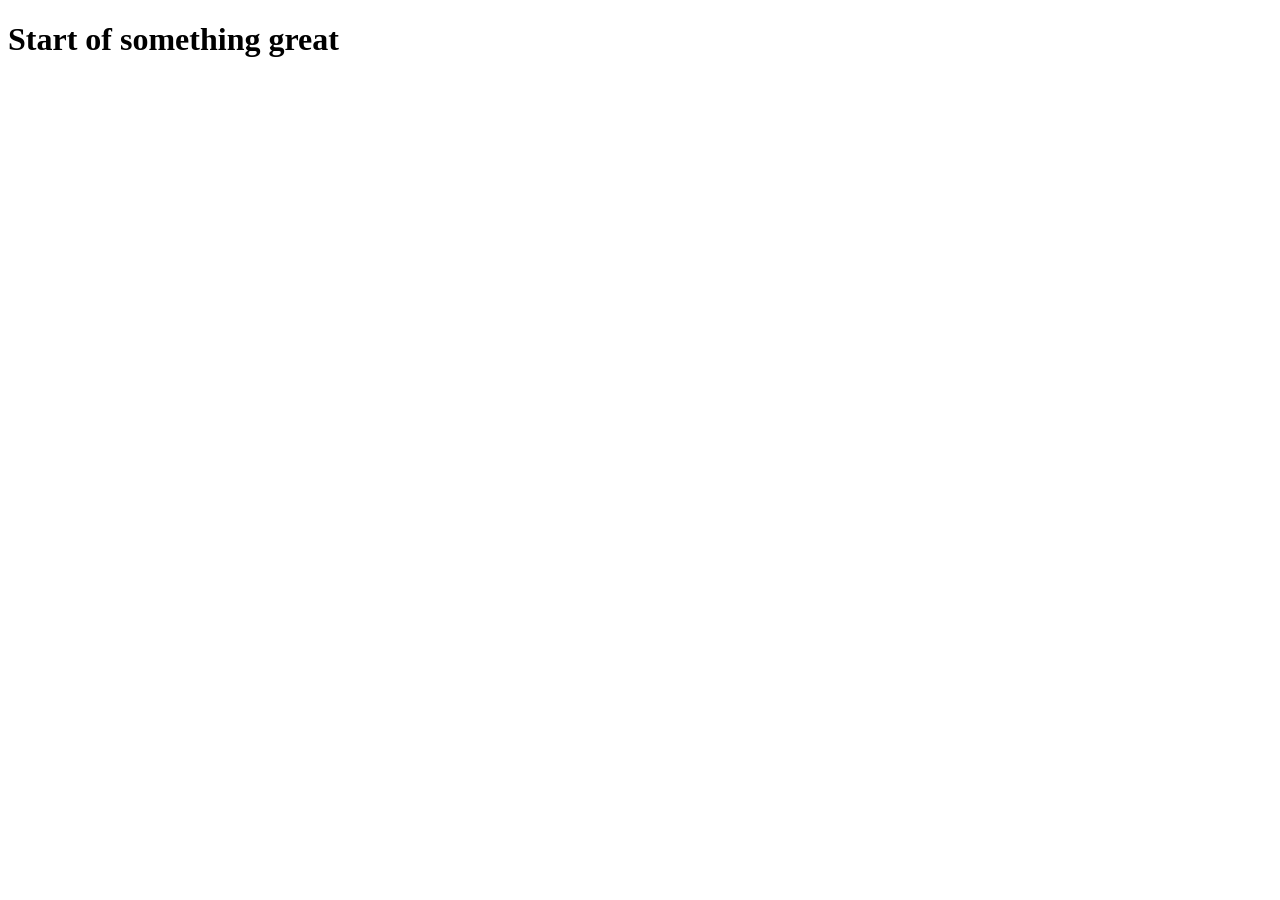
==== index.html @ 15665277 "initial file setup" ====
<!DOCTYPE html>
<html lang="en">
    <head>
        <meta charset="utf-8">
        <meta name="viewport" width="device-width" initial-scale="1">
        <meta name="description" content="Personal website showcasing Jude Gamba's portfolio">
    </head>
    <body>
        <h1>Start of something great</h1>
    </body>
</html>
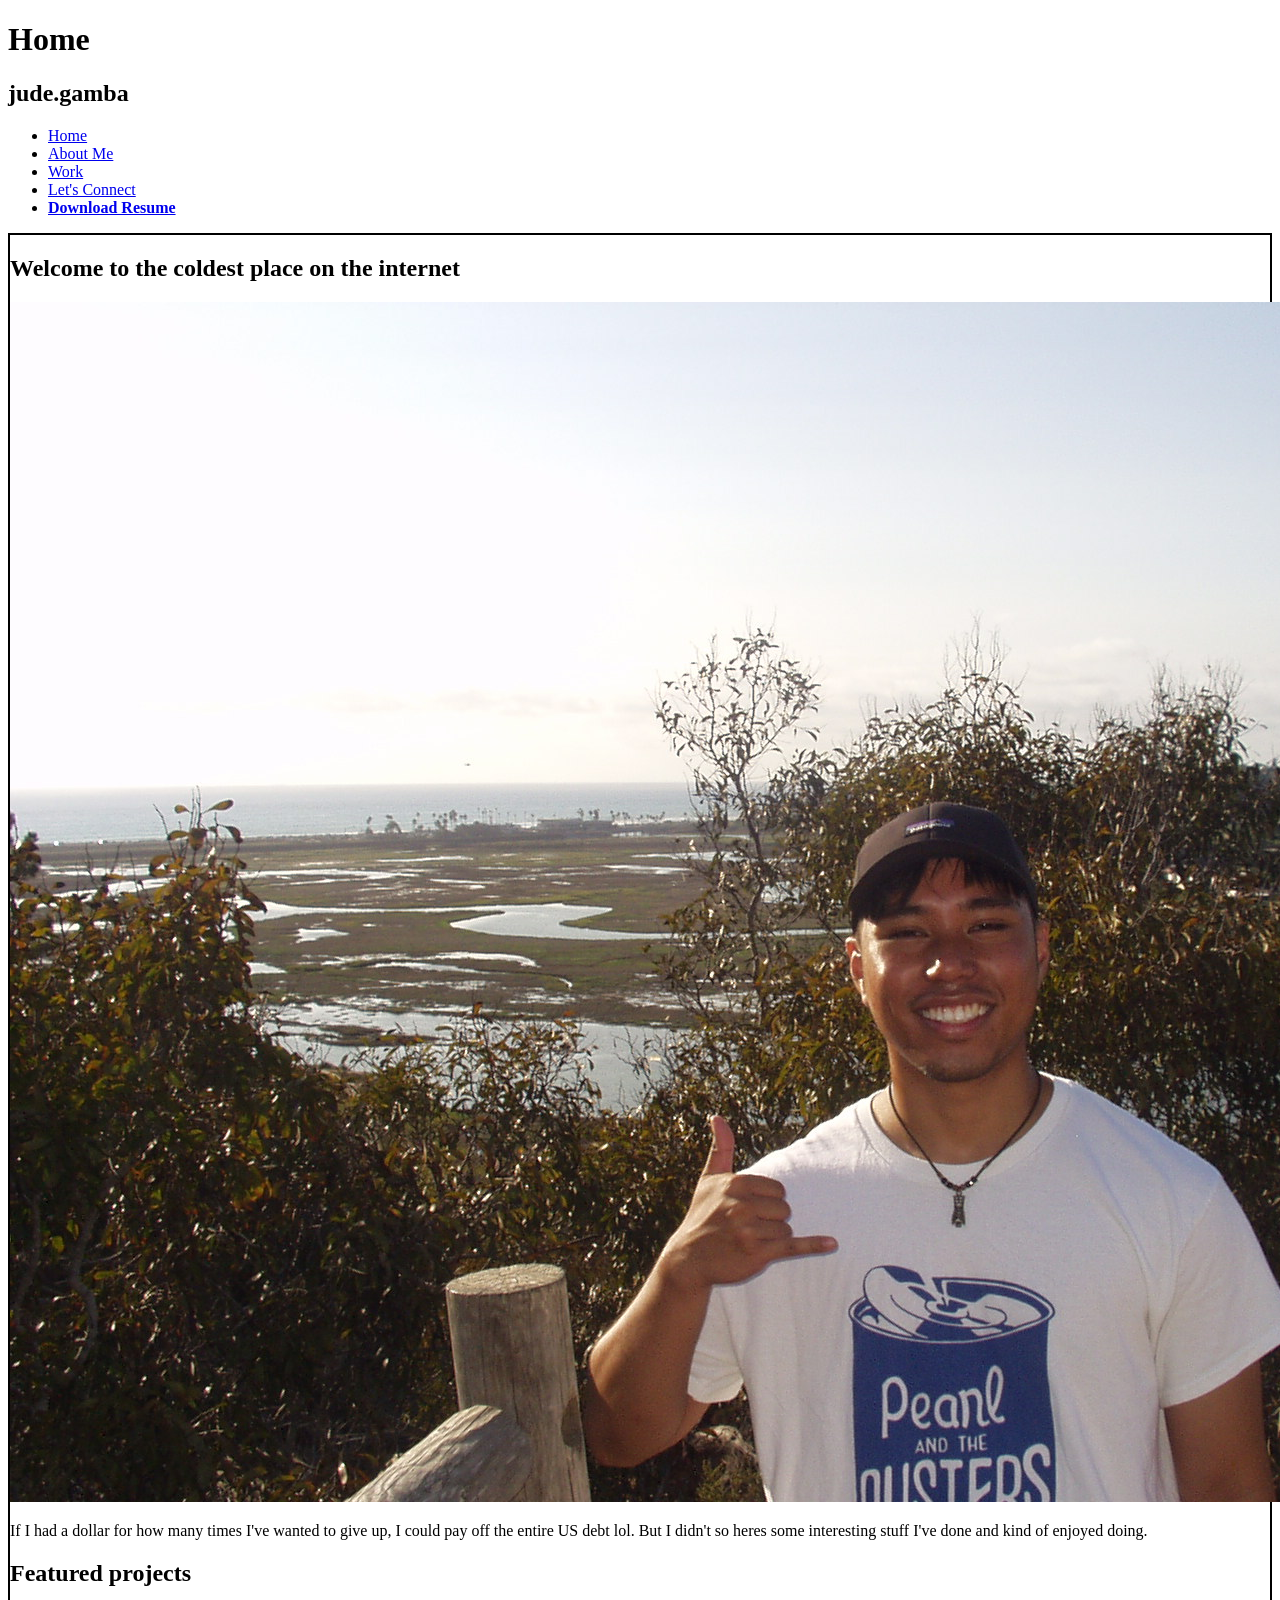
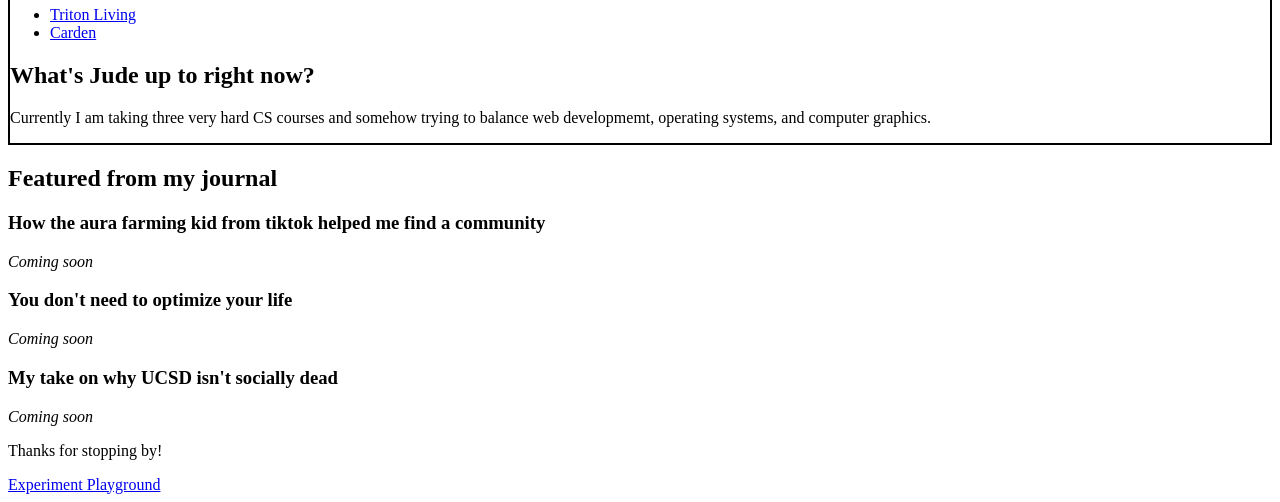
==== commit 5e86b286: "added index.html from portfolio website and all assets" ====
--- a/index.html
+++ b/index.html
@@ -3,9 +3,85 @@
     <head>
         <meta charset="utf-8">
         <meta name="viewport" width="device-width" initial-scale="1">
-        <meta name="description" content="Personal website showcasing Jude Gamba's portfolio">
+        <meta name="description"
+            content="Personal website showcasing Jude Gamba's portfolio">
+        <Title>Home Page</Title>
+        <link rel="icon" href="assets/favicon.svg" type="image/svg+xml">
+        <style>
+            main {
+                border: 2px solid black;
+            }
+        </style>
     </head>
     <body>
-        <h1>Start of something great</h1>
+        <header>
+            <h1>Home</h1>
+        </header>
+        <nav aria-label="Main navigation">
+            <h2><span class="first-name">jude</span>.<span class="last-name">gamba</span></h2>
+            <ul>
+                <li><a href="index.html" aria-current="page">Home</a></li>
+                <li><a href="about.html">About Me</a></li>
+                <li><a href="work.html">Work</a></li>
+                <li><a href="connect.html">Let's Connect</a></li>
+                <li>
+                    <a href="assets/jude-gamba-resume.pdf" download>
+                        <b>Download Resume</b>
+                    </a>
+                </li>
+            </ul>
+        </nav>
+        <main>
+            <section aria-labelledby="welcome-heading">
+                <h2 id="welcome-heading">Welcome to the coldest place on the internet</h2>
+                <img src="assets/images/home-page-photo.JPG" alt="Jude outdoors on a hike">
+                <p>
+                    If I had a dollar for how many times I've wanted to give up, I could pay
+                    off the entire US debt lol. But I didn't so heres some interesting stuff I've 
+                    done and kind of enjoyed doing.
+                </p>
+            </section>
+
+            <section aria-labelledby="featured-projects">
+                <h2 id="projects-heading">Featured projects</h2>
+                <ul>
+                    <li><a href="work.html#triton-living">Triton Living</a></li>
+                    <li><a href="work.html#carden">Carden</a></li>
+                </ul>
+            </section>
+
+            <section aria-labelledby="daily-update">
+                <h2 id="daily-update-heading">What's Jude up to right now?</h2>
+                <p>Currently I am taking three very hard CS courses and somehow trying to balance
+                    web developmemt, operating systems, and computer graphics.
+                </p>
+            </section>
+        </main>
+
+        <aside aria-labelledby="journal-heading">
+            <article>
+                <h2 id="journal-heading">Featured from my journal</h2>
+                <article>
+                    <h3>How the aura farming kid from tiktok helped me find a community</h3>
+                    <em>Coming soon</em>
+                </article>
+                <article>
+                    <h3>You don't need to optimize your life</h3>
+                    <em>Coming soon</em>
+                </article>
+                <article>
+                    <h3>My take on why UCSD isn't socially dead</h3>
+                    <em>Coming soon</em>
+                </article>
+            </article>
+        </aside>
+
+        <footer>
+            <p>Thanks for stopping by!</p>
+            <a href="experiments.html">Experiment Playground</a>
+        </footer>
     </body>
-</html>+</html>
+
+<!--you can use dashes (-) between words to create custom elements-->
+<!--<new-element></new-element>-->
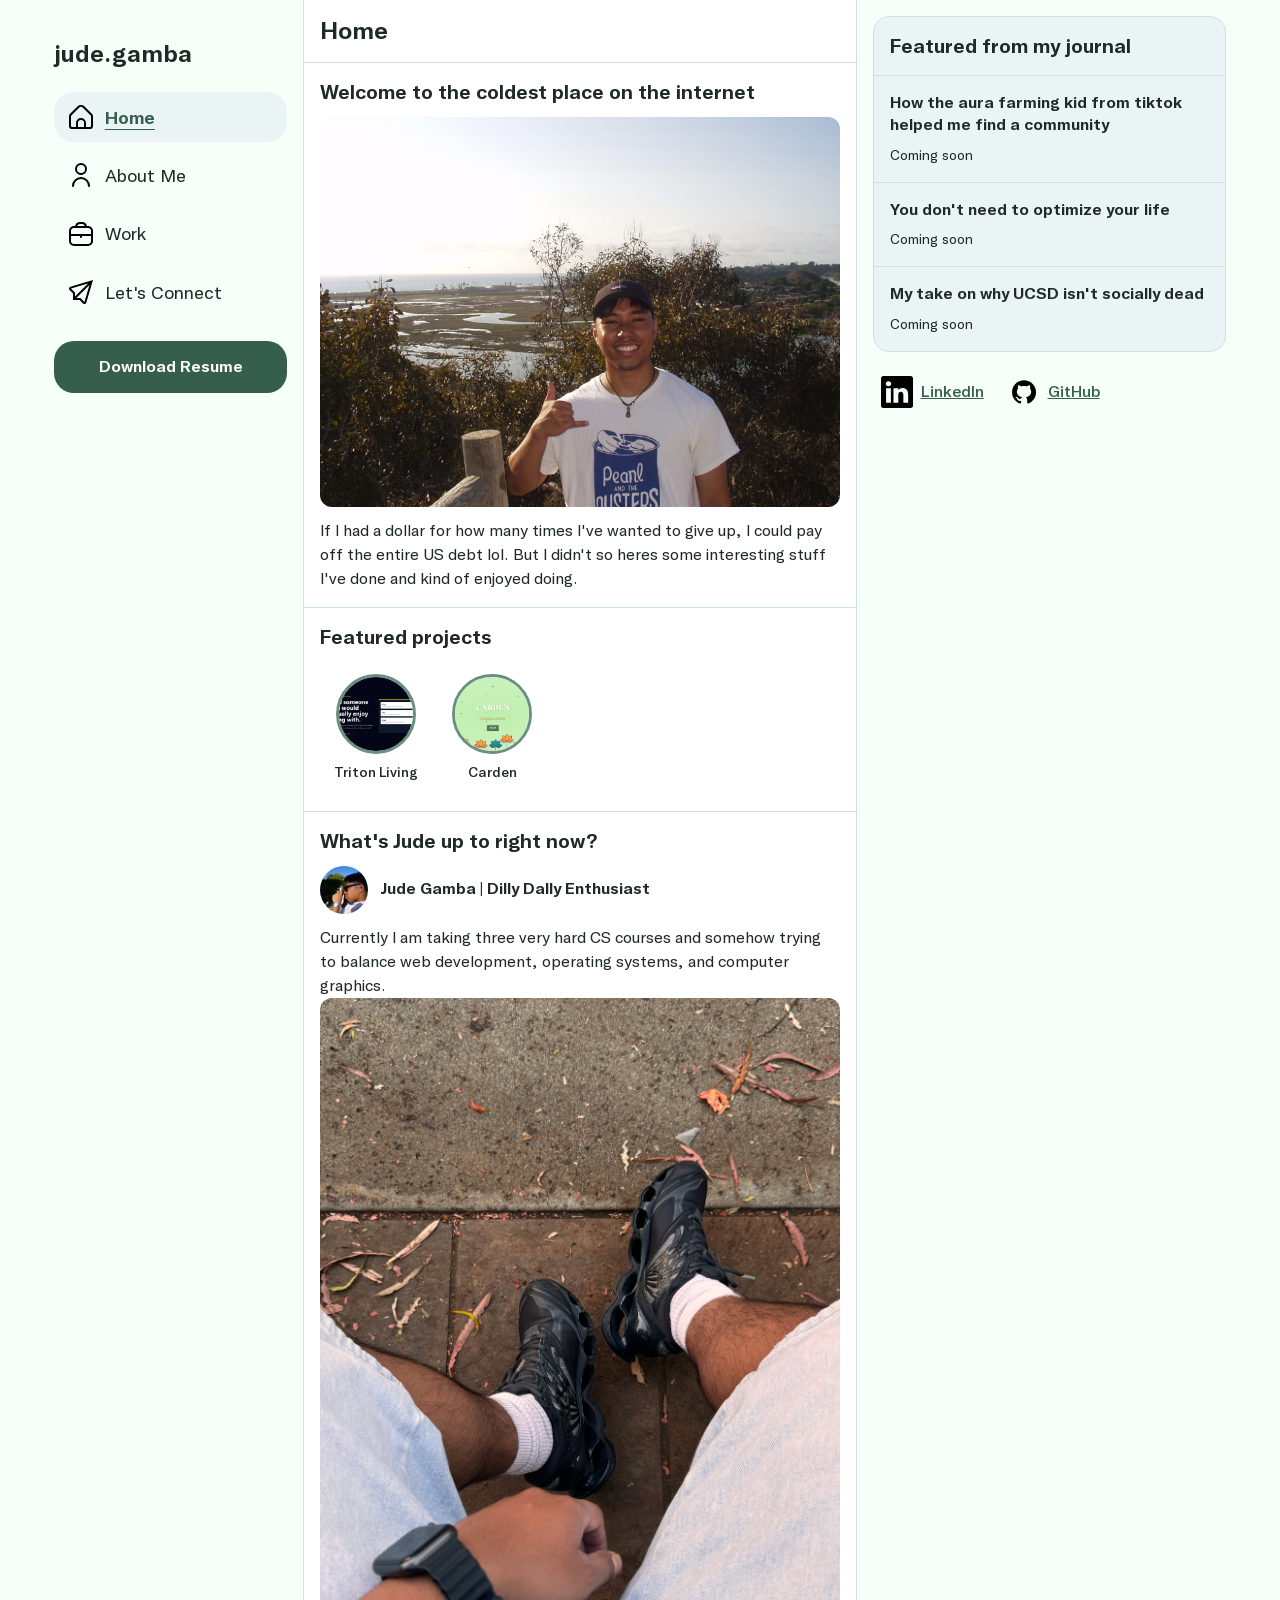
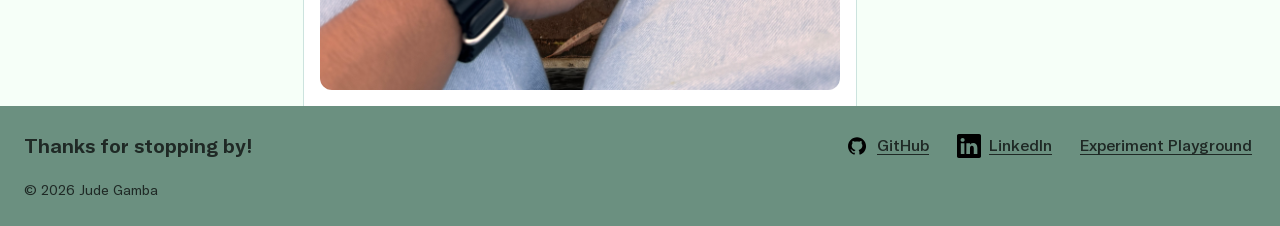
==== commit 36f28100: "finished adding css styles" ====
--- a/index.html
+++ b/index.html
@@ -2,31 +2,47 @@
 <html lang="en">
     <head>
         <meta charset="utf-8">
-        <meta name="viewport" width="device-width" initial-scale="1">
+        <meta name="viewport" content="width=device-width, initial-scale=1">
         <meta name="description"
             content="Personal website showcasing Jude Gamba's portfolio">
         <Title>Home Page</Title>
         <link rel="icon" href="assets/favicon.svg" type="image/svg+xml">
-        <style>
-            main {
-                border: 2px solid black;
-            }
-        </style>
+        <link rel="stylesheet" href="stylesheet.css">
     </head>
-    <body>
+    <body class="home-page">
         <header>
             <h1>Home</h1>
         </header>
         <nav aria-label="Main navigation">
             <h2><span class="first-name">jude</span>.<span class="last-name">gamba</span></h2>
             <ul>
-                <li><a href="index.html" aria-current="page">Home</a></li>
-                <li><a href="about.html">About Me</a></li>
-                <li><a href="work.html">Work</a></li>
-                <li><a href="connect.html">Let's Connect</a></li>
-                <li>
-                    <a href="assets/jude-gamba-resume.pdf" download>
-                        <b>Download Resume</b>
+                <li>
+                    <a href="index.html" aria-current="page">
+                        <img src="assets/icons/home.svg" alt="" width="24" height="24">
+                        <span>Home</span>
+                    </a>
+                </li>
+                <li>
+                    <a href="about.html">
+                        <img src="assets/icons/user.svg" alt="" width="24" height="24">
+                        <span>About Me</span>
+                    </a>
+                </li>
+                <li>
+                    <a href="work.html">
+                        <img src="assets/icons/briefcase.svg" alt="" width="24" height="24">
+                        <span>Work</span>
+                    </a>
+                </li>
+                <li>
+                    <a href="connect.html">
+                        <img src="assets/icons/paper-plane.svg" alt="" width="24" height="24">
+                        <span>Let's Connect</span>
+                    </a>
+                </li>
+                <li class="nav-resume-item">
+                    <a href="assets/jude-gamba-resume.pdf" download class="resume-link">
+                        Download Resume
                     </a>
                 </li>
             </ul>
@@ -42,44 +58,157 @@
                 </p>
             </section>
 
-            <section aria-labelledby="featured-projects">
+            <section aria-labelledby="projects-heading">
                 <h2 id="projects-heading">Featured projects</h2>
-                <ul>
-                    <li><a href="work.html#triton-living">Triton Living</a></li>
-                    <li><a href="work.html#carden">Carden</a></li>
+                <ul class="project-stories">
+                    <li>
+                        <a href="work.html#triton-living">
+                            <img
+                                src="assets/images/projects/triton-living.png"
+                                alt=""
+                                width="80"
+                                height="80">
+                            <span>Triton Living</span>
+                        </a>
+                    </li>
+                    <li>
+                        <a href="work.html#carden">
+                            <img
+                                src="assets/images/projects/carden.png"
+                                alt=""
+                                width="80"
+                                height="80">
+                            <span>Carden</span>
+                        </a>
+                    </li>
                 </ul>
             </section>
 
-            <section aria-labelledby="daily-update">
+            <section aria-labelledby="daily-update-heading">
                 <h2 id="daily-update-heading">What's Jude up to right now?</h2>
-                <p>Currently I am taking three very hard CS courses and somehow trying to balance
-                    web developmemt, operating systems, and computer graphics.
-                </p>
+
+                <article class="feed-post" aria-labelledby="update-author">
+                    <header class="post-author">
+                        <img
+                            src="assets/images/about-photo.JPG"
+                            alt=""
+                            width="48"
+                            height="48">
+                        <h3 id="update-author">Jude Gamba | Dilly Dally Enthusiast</h3>
+                    </header>
+
+                    <p>
+                        Currently I am taking three very hard CS courses and somehow
+                        trying to balance web development, operating systems,
+                        and computer graphics.
+                    </p>
+                    <img
+                        class="post-photo"
+                        src="assets/images/current.jpeg"
+                        alt="Person sitting down with black shoes and jean shorts"
+                        loading="lazy">
+                </article>
             </section>
         </main>
 
         <aside aria-labelledby="journal-heading">
-            <article>
+            <section class="journal-panel desktop-journal">
                 <h2 id="journal-heading">Featured from my journal</h2>
+
                 <article>
                     <h3>How the aura farming kid from tiktok helped me find a community</h3>
-                    <em>Coming soon</em>
-                </article>
+                    <p>Coming soon</p>
+                </article>
+
                 <article>
                     <h3>You don't need to optimize your life</h3>
-                    <em>Coming soon</em>
-                </article>
+                    <p>Coming soon</p>
+                </article>
+
                 <article>
                     <h3>My take on why UCSD isn't socially dead</h3>
-                    <em>Coming soon</em>
-                </article>
-            </article>
+                    <p>Coming soon</p>
+                </article>
+            </section>
+            <details class="journal-panel mobile-journal">
+                <summary>Featured from my journal</summary>
+
+                <article>
+                    <h3>How the aura farming kid from tiktok helped me find a community</h3>
+                    <p>Coming soon</p>
+                </article>
+
+                <article>
+                    <h3>You don't need to optimize your life</h3>
+                    <p>Coming soon</p>
+                </article>
+
+                <article>
+                    <h3>My take on why UCSD isn't socially dead</h3>
+                    <p>Coming soon</p>
+                </article>
+            </details>
+
+            <ul class="social-links" aria-label="Social profiles">
+                <li>
+                    <a class="social-link" href="https://www.linkedin.com/in/jude-raphael-gamba">
+                        <img src="assets/icons/linkedin.svg"
+                            alt="" width="24" height="24">
+                        <span>LinkedIn</span>
+                    </a>
+                </li>
+                <li>
+                    <a class="social-link" href="https://github.com/JudeRgamba">
+                        <img src="assets/icons/GitHub_Invertocat_Black_Clearspace.svg"
+                            alt="" width="24" height="24">
+                        <span>GitHub</span>
+                    </a>
+                </li>
+            </ul>
         </aside>
 
-        <footer>
-            <p>Thanks for stopping by!</p>
-            <a href="experiments.html">Experiment Playground</a>
+        <footer class="site-footer">
+            <div class="footer-content">
+                <p class="footer-message">Thanks for stopping by!</p>
+
+                <nav class="footer-links" aria-label="Footer navigation">
+                    <a href="https://github.com/JudeRgamba">
+                        <img
+                            src="assets/icons/GitHub_Invertocat_Black_Clearspace.svg"
+                            alt=""
+                            width="24"
+                            height="24">
+                        <span>GitHub</span>
+                    </a>
+
+                    <a href="https://www.linkedin.com/in/jude-raphael-gamba">
+                        <img
+                            src="assets/icons/linkedin.svg"
+                            alt=""
+                            width="24"
+                            height="24">
+                        <span>LinkedIn</span>
+                    </a>
+
+                    <a href="experiments.html">Experiment Playground</a>
+                </nav>
+            </div>
+
+            <p class="footer-copyright">
+                <small>© 2026 Jude Gamba</small>
+            </p>
         </footer>
+        <a
+            class="floating-resume"
+            href="assets/jude-gamba-resume.pdf"
+            download
+            aria-label="Download resume">
+            <img
+                src="assets/icons/download.svg"
+                alt=""
+                width="24"
+                height="24">
+        </a>
     </body>
 </html>
 
--- a/stylesheet.css
+++ b/stylesheet.css
@@ -0,0 +1,1183 @@
+/* Jude Gamba */
+/* https://github.com/JudeRgamba/CSE134B-Hw3 */
+
+@font-face {
+    font-family: 'Twitter Chirp';
+    src: url('assets/fonts/Chirp-Heavy.woff2') format('woff2');
+    font-weight: 900;
+    font-style: normal;
+    font-display: swap;
+}
+
+@font-face {
+    font-family: 'Twitter Chirp';
+    src: url('assets/fonts/Chirp-Bold.woff2') format('woff2');
+    font-weight: bold;
+    font-style: normal;
+    font-display: swap;
+}
+
+@font-face {
+    font-family: 'Twitter Chirp';
+    src: url('assets/fonts/Chirp-Regular.woff2') format('woff2');
+    font-weight: normal;
+    font-style: normal;
+    font-display: swap;
+}
+
+@font-face {
+    font-family: 'Twitter Chirp';
+    src: url('assets/fonts/Chirp-Medium.woff2') format('woff2');
+    font-weight: 500;
+    font-style: normal;
+    font-display: swap;
+}
+
+/* Color Palette*/
+:root {
+    --jungle-teal: #6b9080ff;
+    --muted-teal: #a4c3b2ff;
+    --frozen-water: #cce3deff;
+    --azure-mist: #eaf4f4ff;
+    --mint-cream: #f6fff8ff; 
+
+    --feed-background: #ffffff;
+    --text-color: #1f2925;
+    --font-body: "Twitter Chirp", Arial, sans-serif;
+    --spacing: 1rem;
+    --accent-text: #365e4d;
+}
+
+body {
+    margin: 0;
+    background-color: var(--mint-cream);
+    color: var(--text-color);
+    font-family: var(--font-body);
+    font-size: 1rem;
+    line-height: 1.5;
+}
+
+main {
+    background-color: var(--feed-background);
+    border-inline: 1px solid var(--frozen-water);
+    padding: var(--spacing);
+}
+
+/* Include padding and borders within declared element widths. */
+*,
+*::before,
+*::after {
+    box-sizing: border-box;
+}
+
+/* Desktop: navigation, center feed, and journal sidebar. */
+@media (min-width: 75rem) {
+    body {
+        display: grid;
+        grid-template-columns:
+            minmax(0, 1fr)
+            minmax(0, min(20.68vw, 24.75rem))
+            minmax(0, min(43.24vw, 51.75rem))
+            minmax(0, min(30.08vw, 36rem))
+            minmax(0, 1fr);
+        grid-template-rows: auto 1fr auto;
+
+        width: 100%;
+        max-width: none;
+        margin: 0;
+
+        align-items: start;
+        min-height: 100vh;
+    }
+
+    /* Child selectors place the page's main regions in the grid. */
+    body > header {
+        grid-column: 3;
+        grid-row: 1;
+        padding: var(--spacing);
+        background-color: var(--feed-background);
+        border-inline: 1px solid var(--frozen-water);
+    }
+
+    body > main {
+        grid-column: 3;
+        grid-row: 2;
+        min-width: 0;
+        align-self: stretch;
+    }
+
+    body > nav {
+        grid-column: 2;
+        grid-row: 1 / 3;
+    }
+
+    body > aside {
+        grid-column: 4;
+        grid-row: 1 / 3;
+    }
+
+    body > nav,
+    body > aside {
+        position: sticky;
+        top: 0;
+        max-height: 100vh;
+        overflow-y: auto;
+        padding: var(--spacing);
+    }
+
+    body > footer {
+        grid-column: 2;
+        grid-row: 3;
+        padding: var(--spacing);
+        background-color: var(--feed-background);
+        border-inline: 1px solid var(--frozen-water);
+    }
+}
+
+/* Navigation Bar Styling */
+@media (min-width: 75rem) {
+    /* Child combinator: style the main navigation's list. */
+    body > nav > ul {
+        display: flex;
+        flex-direction: column;
+        gap: 0.5rem;
+        list-style: none;
+        margin: 0;
+        padding: 0;
+    }
+
+    /* Descendant combinator: align icons and text within navigation links. */
+    body > nav a {
+        display: flex;
+        align-items: center;
+        gap: 0.75rem;
+        padding: 0.65em 0.8em;
+        border-radius: 20px;
+        color: var(--text-color);
+        font-size: 1.125rem;
+        text-decoration: none;
+    }
+
+    body > nav a img {
+        width: 1.5rem;
+        height: 1.5rem;
+        flex-shrink: 0;
+    }
+
+    body > nav a:hover {
+        background-color: var(--frozen-water);
+        text-decoration: underline;
+        text-underline-offset: 0.25em;
+    }
+
+    /* Attribute selector: identify the current page's navigation link. */
+    body > nav a[aria-current="page"] {
+        background-color: var(--azure-mist);
+        color: var(--accent-text);
+        font-weight: 700;
+        text-decoration: underline;
+        text-underline-offset: 0.25em;
+    }
+
+    body > nav .resume-link {
+        justify-content: center;
+        margin-top: var(--spacing);
+        padding: 0.85em 1em;
+        background-color: var(--accent-text);
+        color: var(--feed-background);
+        font-size: 1rem;
+        font-weight: 700;
+    }
+
+    body > nav .resume-link:hover {
+        background-color: var(--text-color);
+    }
+}
+
+/* Keep keyboard focus visible at every screen width. */
+a:focus-visible,
+button:focus-visible,
+input:focus-visible,
+textarea:focus-visible,
+select:focus-visible {
+    outline: 3px solid var(--accent-text);
+    outline-offset: 3px;
+}
+
+/* Stick Header for top of page */
+@media (min-width: 75rem) {
+    body > header {
+        position: sticky;
+        top: 0;
+        z-index: 10;
+        border-bottom: 1px solid var(--frozen-water);
+    }
+
+    body > header > h1 {
+        margin: 0;
+        font-size: 1.5rem;
+        line-height: 1.25;
+    }
+}
+
+/* Main Feed Styling */
+.home-page > main {
+    padding: 0;
+}
+
+/* Child combinator: give each Home feed section its own spacing. */
+.home-page > main > section {
+    padding: var(--spacing);
+}
+
+/* Adjacent sibling combinator: separate consecutive feed sections. */
+.home-page > main > section + section {
+    border-top: 1px solid var(--frozen-water);
+}
+
+.home-page > main > section > h2 {
+    margin: 0 0 0.75rem;
+    font-size: 1.25rem;
+    line-height: 1.3;
+}
+
+.home-page > main p {
+    margin: 0.75rem 0 0;
+}
+
+/* Descendant selector: keep Home photos within their available width. */
+.home-page main img {
+    display: block;
+    max-width: 100%;
+    height: auto;
+    border-radius: 0.75rem;
+}
+
+/* Child combinator: arrange featured projects in one scrollable row. */
+.home-page .project-stories {
+    display: flex;
+    gap: 1.25rem;
+    overflow-x: auto;
+    list-style: none;
+    margin: 0;
+    padding: 0.5rem;
+}
+
+.home-page .project-stories > li {
+    flex: 0 0 6rem;
+}
+
+.home-page .project-stories a {
+    display: flex;
+    flex-direction: column;
+    align-items: center;
+    gap: 0.5rem;
+    padding: 0.25rem;
+    color: var(--text-color);
+    text-align: center;
+    text-decoration: none;
+    font-size: 0.875rem;
+    font-weight: 500;
+}
+
+.home-page .project-stories img {
+    width: 5rem;
+    height: 5rem;
+    object-fit: cover;
+    border: 3px solid var(--jungle-teal);
+    border-radius: 50%;
+}
+
+.home-page .project-stories a:hover {
+    color: var(--accent-text);
+    text-decoration: underline;
+    text-underline-offset: 0.2em;
+}
+
+.home-page .project-stories a:hover img {
+    border-color: var(--accent-text);
+}
+
+/* Attribute selector: give linked projects a block box and anchor clearance. */
+project-card[id] {
+    display: block;
+    scroll-margin-top: 6rem;
+}
+
+/* Descendant selector: align the avatar and author name within a post. */
+.home-page .post-author {
+    display: flex;
+    align-items: center;
+    gap: 0.75rem;
+    margin-bottom: 0.75rem;
+}
+
+.home-page .post-author img {
+    width: 3rem;
+    height: 3rem;
+    flex-shrink: 0;
+    object-fit: cover;
+    border-radius: 50%;
+}
+
+.home-page .post-author h3 {
+    margin: 0;
+    font-size: 1rem;
+    font-weight: 700;
+    line-height: 1.3;
+}
+
+.home-page .feed-post > p {
+    margin: 0;
+}
+
+/* Journal Sidebar Styling */
+.journal-panel {
+    background-color: var(--azure-mist);
+    border: 1px solid var(--frozen-water);
+    border-radius: 1rem;
+}
+
+/* Child combinator: space the panel heading and journal entries. */
+.journal-panel > h2,
+.journal-panel > article {
+    padding: var(--spacing);
+    margin: 0;
+}
+
+.journal-panel > h2 {
+    font-size: 1.25rem;
+    line-height: 1.3;
+}
+
+.journal-panel > article {
+    border-top: 1px solid var(--frozen-water);
+}
+
+.journal-panel h3 {
+    margin: 0;
+    font-size: 1rem;
+    line-height: 1.4;
+}
+
+.journal-panel p {
+    margin: 0.5rem 0 0;
+    font-size: 0.875rem;
+}
+
+.social-links {
+    display: flex;
+    flex-wrap: wrap;
+    gap: 0.5rem;
+    list-style: none;
+    margin: var(--spacing) 0 0;
+    padding: 0;
+}
+
+.social-link {
+    display: flex;
+    align-items: center;
+    gap: 0.5rem;
+    padding: 0.5em;
+    border-radius: 0.5rem;
+    color: var(--accent-text);
+    font-size: 1rem;
+    font-weight: 500;
+}
+
+.social-link img {
+    width: 2rem;
+    height: 2rem;
+    object-fit: contain;
+}
+
+/* Attribute selector: hover styling applies only to real profile links. */
+.social-link[href]:hover {
+    background-color: var(--frozen-water);
+    text-decoration-thickness: 2px;
+}
+
+/* Profile Page Styles */
+.about-page > main {
+    padding: 0;
+}
+
+.profile-cover {
+    display: block;
+    width: 100%;
+    aspect-ratio: 3 / 1;
+    object-fit: cover;
+}
+
+.profile-details {
+    padding: 0 var(--spacing) var(--spacing);
+}
+
+.profile-avatar {
+    display: block;
+    position: relative;
+    width: 9rem;
+    height: 9rem;
+    margin-top: -4.5rem;
+    border: 0.3rem solid var(--feed-background);
+    border-radius: 50%;
+    object-fit: cover;
+}
+
+/* Child selector: style the profile's name and bio paragraphs. */
+.profile-details > h2 {
+    margin: 0.75rem 0 0;
+    font-size: 1.5rem;
+    line-height: 1.25;
+}
+
+.profile-details > p {
+    margin: 0.75rem 0 0;
+}
+
+.profile-meta {
+    display: flex;
+    flex-wrap: wrap;
+    gap: 0.5rem 1rem;
+    list-style: none;
+    margin: 0.75rem 0 0;
+    padding: 0;
+    font-size: 0.875rem;
+}
+
+.profile-meta > li {
+    display: flex;
+    align-items: center;
+    gap: 0.4rem;
+}
+
+.profile-meta img {
+    width: 1.25rem;
+    height: 1.25rem;
+}
+
+.profile-stat {
+    font-size: 0.875rem;
+}
+
+/* Hobby Posts */
+.hobby-feed {
+    border-top: 1px solid var(--frozen-water);
+}
+
+/* Child selectors: space the hobby feed's introductory heading and text. */
+.hobby-feed > h2 {
+    margin: 0;
+    padding: var(--spacing) var(--spacing) 0;
+    font-size: 1.25rem;
+    line-height: 1.3;
+}
+
+.hobby-feed > p {
+    margin: 0;
+    padding: 0.5rem var(--spacing) var(--spacing);
+}
+
+.hobby-post {
+    padding: var(--spacing);
+    border-top: 1px solid var(--frozen-water);
+}
+
+.hobby-author {
+    display: flex;
+    align-items: center;
+    gap: 0.75rem;
+}
+
+.hobby-author img {
+    display: block;
+    width: 3rem;
+    height: 3rem;
+    flex-shrink: 0;
+    border-radius: 50%;
+    object-fit: cover;
+}
+
+.hobby-author p {
+    margin: 0;
+    font-size: 1rem;
+    font-weight: 700;
+}
+
+.hobby-post > h3 {
+    margin: 0.75rem 0 0;
+    font-size: 1.125rem;
+    line-height: 1.3;
+}
+
+.hobby-post > p {
+    margin: 0.75rem 0;
+}
+
+.photo-gallery {
+    display: grid;
+    grid-template-columns: repeat(2, minmax(0, 1fr));
+    gap: 0.5rem;
+    list-style: none;
+    margin: 1rem 0 0;
+    padding: 0;
+}
+
+.photo-gallery a {
+    display: block;
+    border-radius: 0.75rem;
+}
+
+.photo-gallery img {
+    display: block;
+    width: 100%;
+    aspect-ratio: 1 / 1;
+    object-fit: cover;
+    border-radius: 0.75rem;
+}
+
+.photo-gallery a:hover {
+    outline: 2px solid var(--accent-text);
+    outline-offset: 2px;
+}
+
+/* Keep the keyboard video within its post at a widescreen ratio. */
+.hobby-video {
+    display: block;
+    width: 100%;
+    aspect-ratio: 16 / 9;
+    height: auto;
+    margin-top: var(--spacing);
+    border: 0;
+    border-radius: 0.75rem;
+}
+
+/* Work Page Styling */
+.work-page > main {
+    padding: 0;
+}
+
+/* Child selector: give each Work section consistent feed spacing. */
+.work-page > main > section {
+    padding: var(--spacing);
+}
+
+.work-page > main > section > h2 {
+    margin: 0 0 1.5rem;
+    font-size: 1.25rem;
+    line-height: 1.3;
+}
+
+work-timeline {
+    display: block;
+}
+
+.career-timeline {
+    list-style: none;
+    margin: 0 0 1.5rem 0.5rem;
+    padding: 0;
+    border-left: 2px solid var(--jungle-teal);
+}
+
+/* Child selector: position each experience beside the timeline. */
+.career-timeline > li {
+    position: relative;
+    padding: 0 0 2rem 1.5rem;
+}
+
+.career-timeline > li:last-child {
+    padding-bottom: 0;
+}
+
+/* Decorative dots mark each experience on the vertical line. */
+.career-timeline > li::before {
+    content: "";
+    position: absolute;
+    top: 0.3rem;
+    left: -0.4375rem;
+    width: 0.75rem;
+    height: 0.75rem;
+    border-radius: 50%;
+    background-color: var(--jungle-teal);
+}
+
+.career-timeline h3 {
+    margin: 0;
+    font-size: 1.125rem;
+    line-height: 1.3;
+}
+
+.career-timeline p {
+    margin: 0.5rem 0 0;
+}
+
+.career-role {
+    font-weight: 500;
+}
+
+.career-dates {
+    font-size: 0.875rem;
+}
+
+/* Descendant selector: align each company logo with its heading. */
+.career-timeline .company-heading {
+    display: flex;
+    align-items: center;
+    gap: 0.75rem;
+}
+
+.company-heading img {
+    display: block;
+    width: 2.5rem;
+    height: 2.5rem;
+    flex-shrink: 0;
+    object-fit: contain;
+}
+
+.degree-widget {
+    padding: 1.25rem;
+    border: 1px solid var(--frozen-water);
+    border-radius: 1rem;
+    background-color: var(--azure-mist);
+}
+
+.degree-heading {
+    display: flex;
+    justify-content: space-between;
+    align-items: baseline;
+    gap: 1rem;
+    margin-bottom: 0.75rem;
+    font-size: 1.125rem;
+    font-weight: 700;
+}
+
+.degree-widget progress {
+    display: block;
+    width: 100%;
+    height: 1rem;
+    overflow: hidden;
+    appearance: none;
+    border: 0;
+    border-radius: 999px;
+    background-color: var(--frozen-water);
+    accent-color: var(--jungle-teal);
+}
+
+/* Chrome, Edge, and Safari: style the track and filled portion. */
+.degree-widget progress::-webkit-progress-bar {
+    background-color: var(--frozen-water);
+    border-radius: 20px;
+}
+
+.degree-widget progress::-webkit-progress-value {
+    background-color: var(--jungle-teal);
+    border-radius: 999px;
+}
+
+/* Firefox: style the filled portion. */
+.degree-widget progress::-moz-progress-bar {
+    background-color: var(--jungle-teal);
+    border-radius: 20px;
+}
+
+.degree-status {
+    margin: 0.75rem 0 0;
+    font-size: 0.875rem;
+    font-weight: 700;
+}
+
+.degree-caption {
+    margin: 0.5rem 0 1rem;
+    font-size: 0.875rem;
+}
+
+.degree-widget button {
+    padding: 0.75em 1.25em;
+    border: 0;
+    border-radius: 20px;
+    background-color: var(--accent-text);
+    color: var(--feed-background);
+    font: inherit;
+    font-weight: 700;
+    cursor: pointer;
+}
+
+.degree-widget button:hover {
+    background-color: var(--text-color);
+}
+
+.employment-dialog {
+    width: min(90%, 26rem);
+    margin: auto;
+    padding: 1.75rem;
+    border: 1px solid var(--jungle-teal);
+    border-radius: 1rem;
+    background-color: var(--feed-background);
+    color: var(--text-color);
+    box-shadow: 0 1rem 3rem rgb(0 0 0 / 20%);
+    text-align: center;
+}
+
+/* Dim the page behind the open modal dialog. */
+.employment-dialog::backdrop {
+    background-color: rgb(0 0 0 / 55%);
+}
+
+.employment-dialog h2 {
+    margin: 0;
+    font-size: 1.5rem;
+    line-height: 1.25;
+}
+
+.employment-dialog p {
+    margin: 1rem 0 1.5rem;
+}
+
+.employment-dialog button {
+    padding: 0.75em 1.5em;
+    border: 0;
+    border-radius: 20px;
+    background-color: var(--accent-text);
+    color: var(--feed-background);
+    font: inherit;
+    font-weight: 700;
+    cursor: pointer;
+}
+
+.employment-dialog button:hover {
+    background-color: var(--text-color);
+}
+
+/* Project feed styling */
+/* Adjacent sibling selector: divide consecutive Work feed sections. */
+.work-page > main > section + section {
+    border-top: 1px solid var(--frozen-water);
+}
+
+.work-projects {
+    list-style: none;
+    margin: 0;
+    padding: 0;
+}
+
+/* Adjacent sibling selector: separate project rows. */
+.work-projects > li + li {
+    margin-top: 1.5rem;
+    padding-top: 1.5rem;
+    border-top: 1px solid var(--frozen-water);
+}
+
+.work-projects project-card {
+    display: grid;
+    grid-template-columns: minmax(0, 1fr) minmax(0, 2fr);
+    align-items: start;
+    gap: 1rem;
+}
+
+.work-projects .project-thumbnail {
+    display: block;
+    width: 100%;
+    aspect-ratio: 16 / 9;
+    height: auto;
+    object-fit: cover;
+    border-radius: 0.75rem;
+    align-self: center;
+}
+
+.project-details {
+    min-width: 0;
+    overflow-wrap: anywhere;
+}
+
+.project-details h3 {
+    margin: 0;
+    font-size: 1.125rem;
+    line-height: 1.3;
+}
+
+.project-details p {
+    margin: 0.75rem 0 0;
+}
+
+.project-details a {
+    color: var(--accent-text);
+    font-weight: 700;
+    text-underline-offset: 0.2em;
+}
+
+.project-details a:hover {
+    text-decoration-thickness: 2px;
+}
+
+/* Connect Page Styling */
+.connect-page > main {
+    padding: 0;
+}
+
+/* Child selector: space the Connect feed sections. */
+.connect-page > main > section {
+    padding: var(--spacing);
+}
+
+/* Adjacent sibling selector: divide the message form and poll. */
+.connect-page > main > section + section {
+    border-top: 1px solid var(--frozen-water);
+}
+
+.connect-page h2 {
+    margin: 0 0 1rem;
+    font-size: 1.25rem;
+    line-height: 1.3;
+}
+
+.message-form {
+    display: grid;
+    gap: 0.75rem;
+}
+
+.message-form p {
+    margin: 0 0 0.5rem;
+    font-size: 0.875rem;
+}
+
+.message-form label {
+    font-weight: 700;
+}
+
+/* Attribute selector: style the email field alongside the message field. */
+.message-form input[type="email"],
+.message-form textarea {
+    width: 100%;
+    min-width: 0;
+    padding: 0.75em;
+    border: 1px solid var(--accent-text);
+    border-radius: 0.75rem;
+    background-color: var(--azure-mist);
+    color: var(--text-color);
+    font: inherit;
+}
+
+.message-form textarea {
+    resize: vertical;
+}
+
+.message-form button {
+    justify-self: end;
+    padding: 0.75em 1.5em;
+    border: 0;
+    border-radius: 20px;
+    background-color: var(--accent-text);
+    color: var(--feed-background);
+    font: inherit;
+    font-weight: 700;
+    cursor: pointer;
+}
+
+.message-form button:hover {
+    background-color: var(--text-color);
+}
+
+.professor-poll fieldset {
+    min-width: 0;
+    margin: 0;
+    padding: var(--spacing);
+    border: 1px solid var(--frozen-water);
+    border-radius: 0.75rem;
+}
+
+.professor-poll legend {
+    padding-inline: 0.25em;
+    font-weight: 700;
+}
+
+.poll-option {
+    display: flex;
+    align-items: center;
+    gap: 0.75rem;
+    padding: 0.75em;
+    border-radius: 0.5rem;
+    cursor: pointer;
+}
+
+.poll-option:hover {
+    background-color: var(--azure-mist);
+}
+
+.poll-option input {
+    flex-shrink: 0;
+    margin: 0;
+    accent-color: var(--accent-text);
+}
+
+/* Highlight the label containing a selected radio button. */
+.poll-option:has(input:checked) {
+    background-color: var(--frozen-water);
+    color: var(--accent-text);
+    font-weight: 700;
+}
+
+/* Hide feedback until Professor Soosai Raj is selected. */
+.poll-feedback {
+    display: none;
+    margin: 0.75rem 0 0;
+    color: var(--accent-text);
+    font-weight: 700;
+}
+
+/* Show feedback when this fieldset contains the checked Gerald radio. */
+.professor-poll fieldset:has(#gerald:checked) .poll-feedback {
+    display: block;
+}
+
+/* Footer Styling */
+/* Child selector: style the shared page footer. */
+body > .site-footer {
+    padding: 1.5rem;
+    border: 0;
+    background-color: var(--jungle-teal);
+    color: var(--text-color);
+}
+
+.footer-content {
+    display: flex;
+    justify-content: space-between;
+    align-items: center;
+    flex-wrap: wrap;
+    gap: 1rem;
+}
+
+.footer-message {
+    margin: 0;
+    font-size: 1.25rem;
+    font-weight: 700;
+}
+
+.footer-links {
+    display: flex;
+    align-items: center;
+    flex-wrap: wrap;
+    gap: 0.75rem 1.25rem;
+}
+
+.footer-links a {
+    display: inline-flex;
+    align-items: center;
+    gap: 0.5rem;
+    padding: 0.25em;
+    border-radius: 0.25rem;
+    color: inherit;
+    font-size: 1rem;
+    font-weight: 500;
+    text-underline-offset: 0.2em;
+}
+
+.footer-links img {
+    display: block;
+    width: 1.5rem;
+    height: 1.5rem;
+    object-fit: contain;
+}
+
+.footer-links a:hover {
+    text-decoration-thickness: 2px;
+}
+
+.footer-links a:focus-visible {
+    outline-color: var(--text-color);
+}
+
+.footer-copyright {
+    margin: 1rem 0 0;
+}
+
+.footer-copyright small {
+    font-size: 0.875rem;
+}
+
+@media (min-width: 75rem) {
+    body > .site-footer {
+        grid-column: 1 / -1;
+        grid-row: 3;
+    }
+}
+
+/* Floating Resume Button */
+/* Hide the floating resume control on desktop. */
+@media (min-width: 75rem) {
+    .floating-resume {
+        display: none;
+    }
+}
+
+@media (width < 75rem) {
+    .floating-resume {
+        position: fixed;
+        right: 1rem;
+        bottom: calc(5.5rem + env(safe-area-inset-bottom));
+        z-index: 40;
+
+        display: flex;
+        align-items: center;
+        justify-content: center;
+        width: 3.5rem;
+        height: 3.5rem;
+
+        border-radius: 50%;
+        background-color: var(--accent-text);
+        box-shadow: 0 0.25rem 1rem rgb(0 0 0 / 25%);
+    }
+
+    .floating-resume img {
+        display: block;
+        width: 1.5rem;
+        height: 1.5rem;
+        filter: brightness(0) invert(1);
+    }
+
+    .floating-resume:hover {
+        background-color: var(--text-color);
+    }
+
+    body {
+        padding-bottom: 0;
+    }
+
+    body > .site-footer {
+        padding-bottom: calc(5rem + env(safe-area-inset-bottom));
+    }
+}
+
+/* Mobile and tablet layout, below the desktop breakpoint. */
+@media (width < 75rem) {
+    body > header {
+        position: sticky;
+        top: 0;
+        z-index: 20;
+        padding: 1rem;
+        background-color: var(--feed-background);
+        border-bottom: 1px solid var(--frozen-water);
+    }
+
+    body > header > h1 {
+        margin: 0;
+        font-size: 1.25rem;
+        line-height: 1.3;
+    }
+
+    body > main {
+        min-width: 0;
+        border-inline: 0;
+    }
+
+    /* Child selector: fix the main navigation above the screen bottom. */
+    body > nav {
+        position: fixed;
+        inset: auto 0 0;
+        z-index: 30;
+        padding: 0.5rem;
+        padding-bottom: calc(0.5rem + env(safe-area-inset-bottom));
+        background-color: var(--feed-background);
+        border-top: 1px solid var(--frozen-water);
+    }
+
+    body > nav > h2,
+    body > nav .nav-resume-item {
+        display: none;
+    }
+
+    body > nav > ul {
+        display: grid;
+        grid-template-columns: repeat(4, minmax(0, 1fr));
+        gap: 0.5rem;
+        list-style: none;
+        margin: 0;
+        padding: 0;
+    }
+
+    body > nav li {
+        min-width: 0;
+    }
+
+    body > nav a {
+        display: flex;
+        align-items: center;
+        justify-content: center;
+        min-height: 3rem;
+        border-radius: 999px;
+        color: var(--text-color);
+    }
+
+    body > nav a img {
+        display: block;
+        width: 1.5rem;
+        height: 1.5rem;
+    }
+
+    .work-projects project-card {
+        grid-template-columns: 1fr;
+    }
+
+    .work-projects .project-thumbnail {
+        width: min(100%, 20rem);
+        justify-self: center;
+        align-self: center;
+    }
+
+    /* Hide labels visually while retaining their accessible names. */
+    body > nav a > span {
+        position: absolute;
+        width: 1px;
+        height: 1px;
+        padding: 0;
+        margin: -1px;
+        overflow: hidden;
+        clip-path: inset(50%);
+        white-space: nowrap;
+        border: 0;
+    }
+
+    body > nav a:hover {
+        background-color: var(--azure-mist);
+    }
+
+    /* Attribute selector: highlight the current page. */
+    body > nav a[aria-current="page"] {
+        background-color: var(--frozen-water);
+    }
+}
+
+/* Desktop uses the original, always-visible journal. */
+.mobile-journal {
+    display: none;
+}
+
+.mobile-journal > summary {
+    padding: var(--spacing);
+    border-radius: 1rem;
+    font-size: 1.125rem;
+    font-weight: 700;
+    cursor: pointer;
+}
+
+.mobile-journal > summary:hover {
+    background-color: var(--frozen-water);
+}
+
+.mobile-journal > summary:focus-visible {
+    outline: 3px solid var(--accent-text);
+    outline-offset: 3px;
+}
+
+@media (width < 75rem) {
+    body > aside {
+        padding: var(--spacing);
+    }
+
+    .desktop-journal {
+        display: none;
+    }
+
+    .mobile-journal {
+        display: block;
+    }
+}
